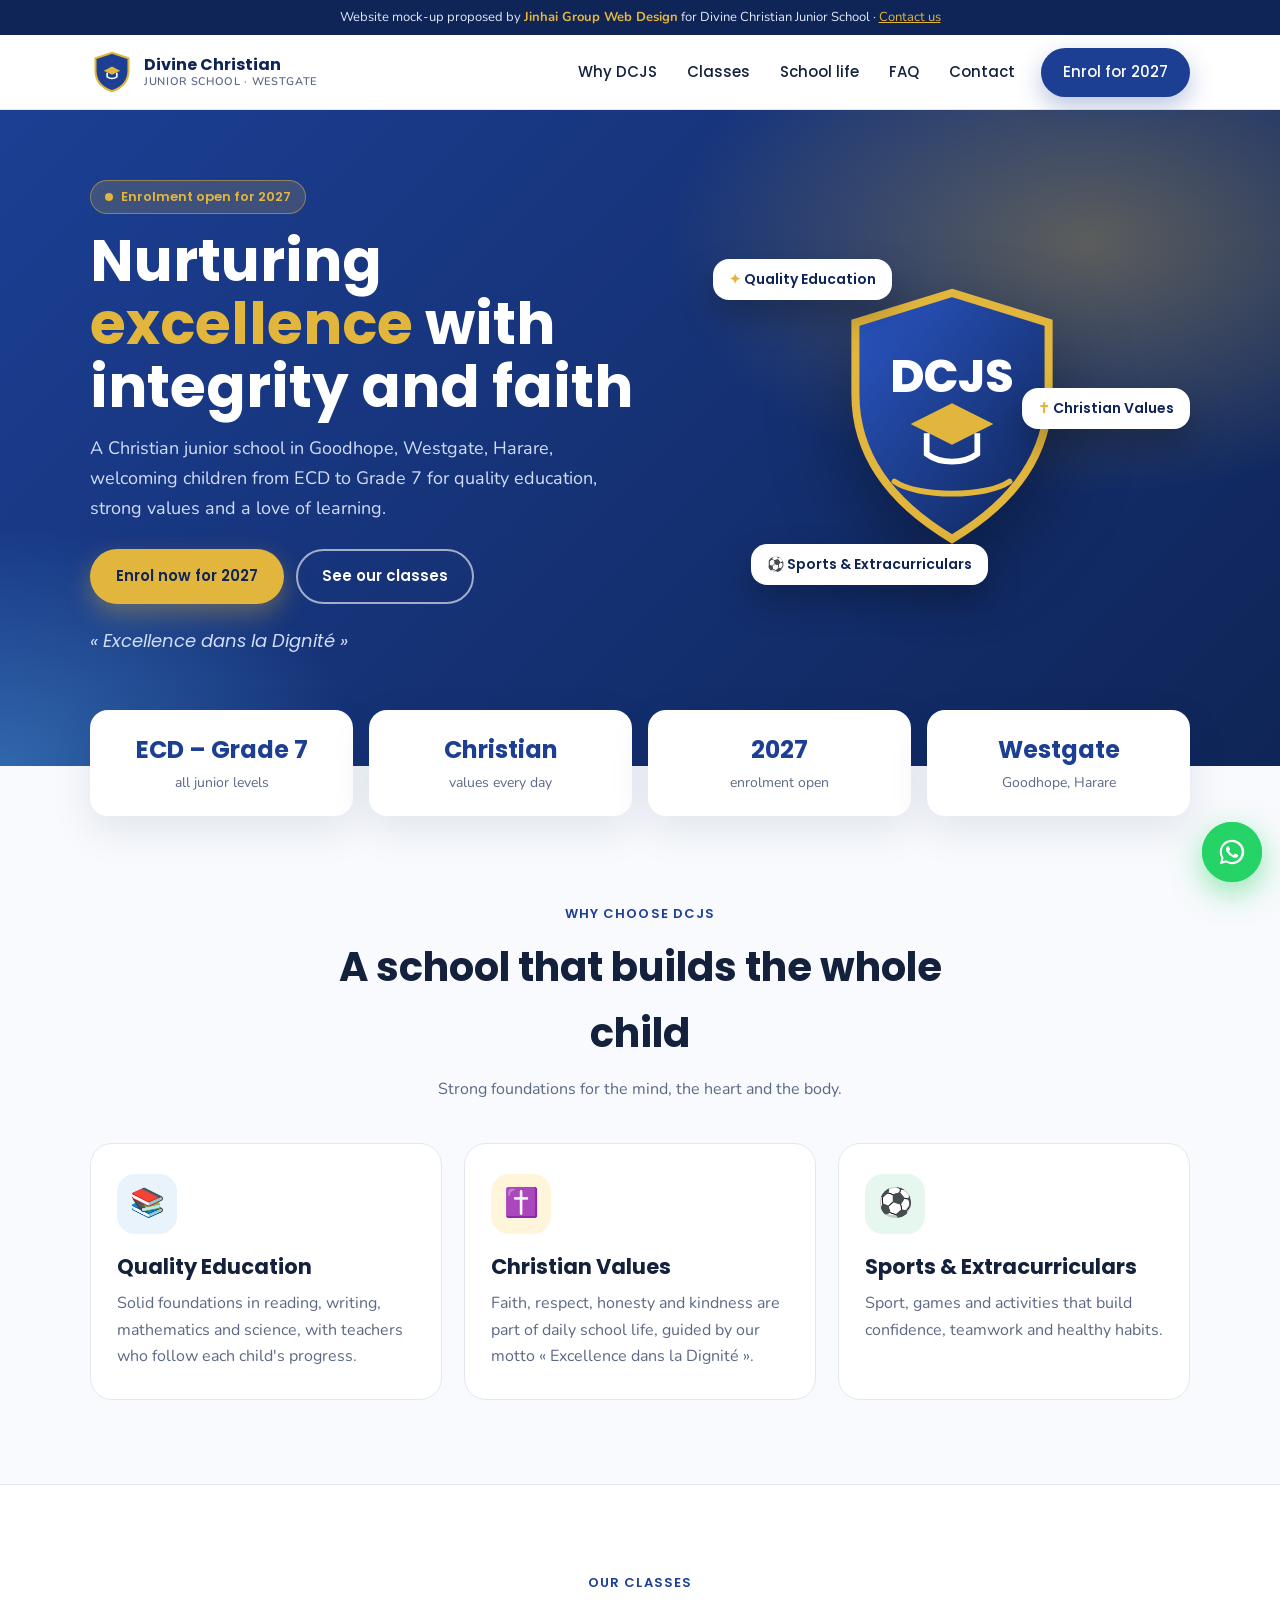
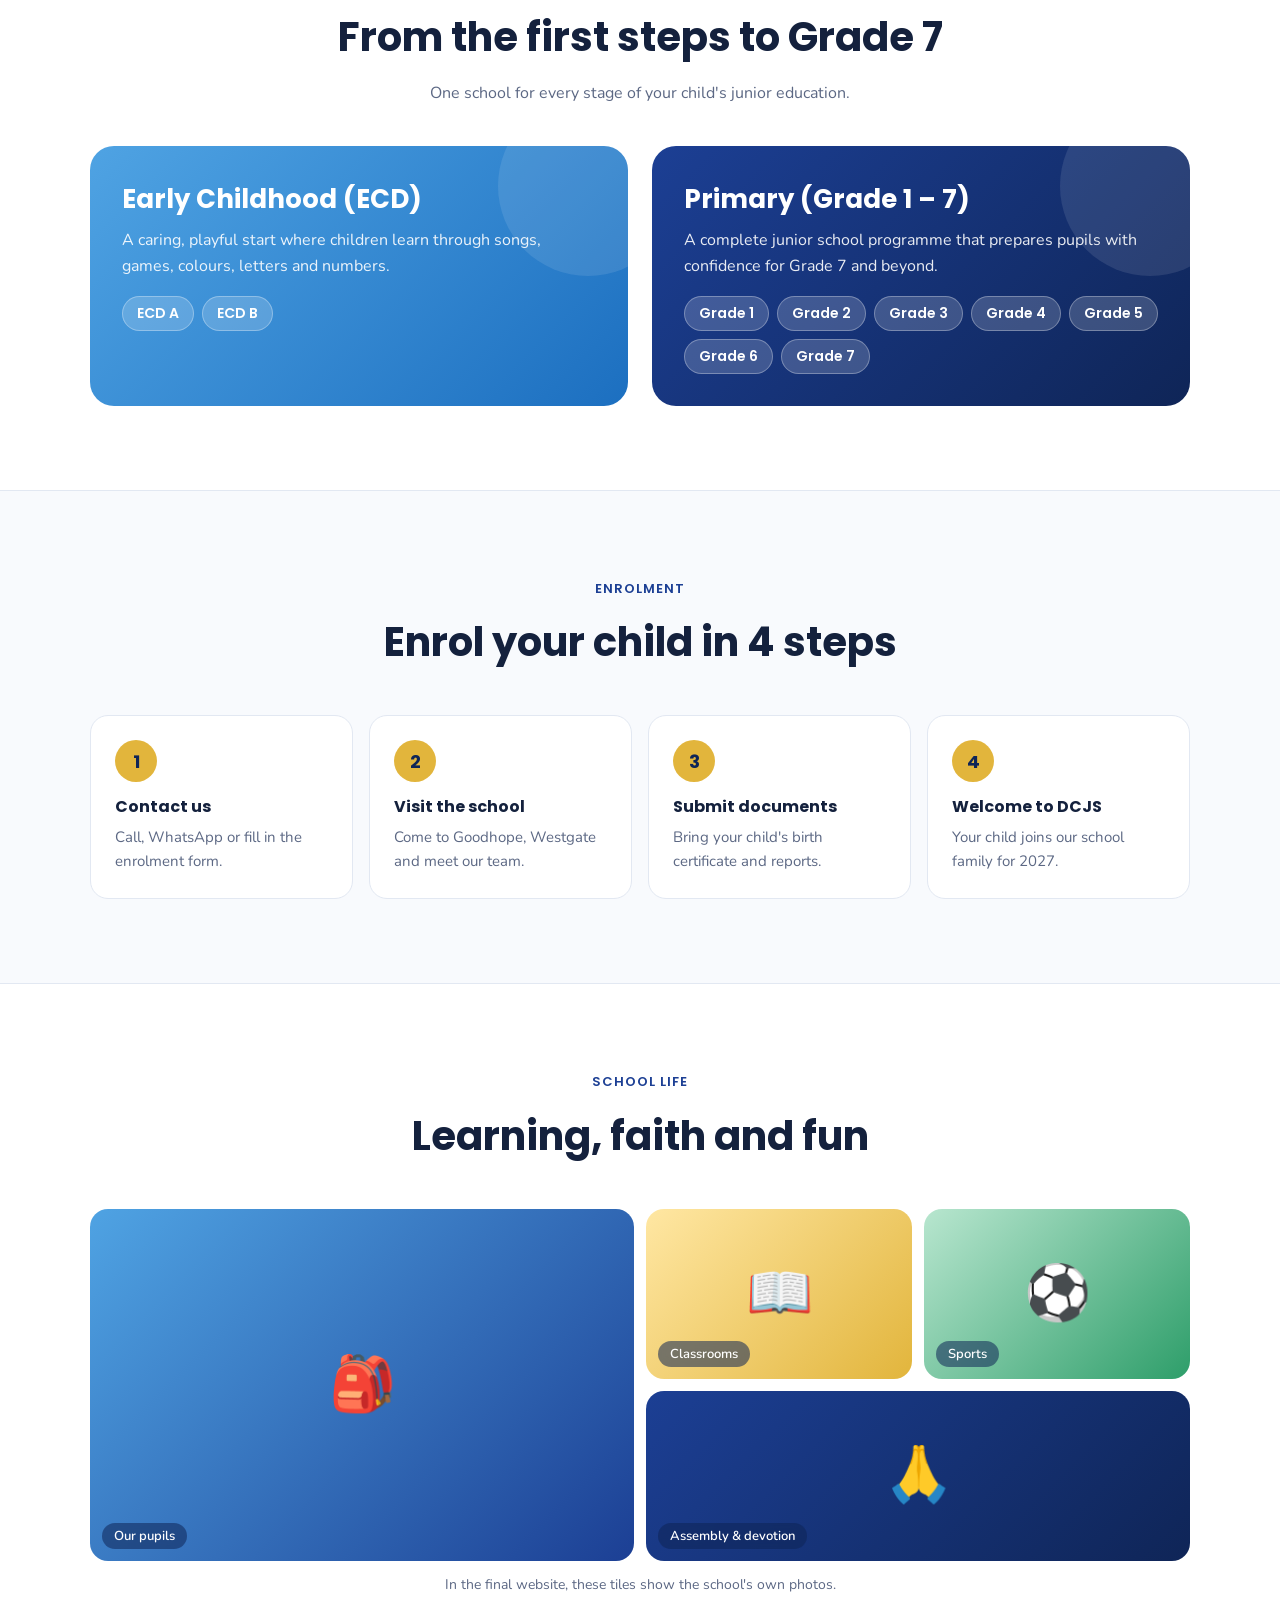
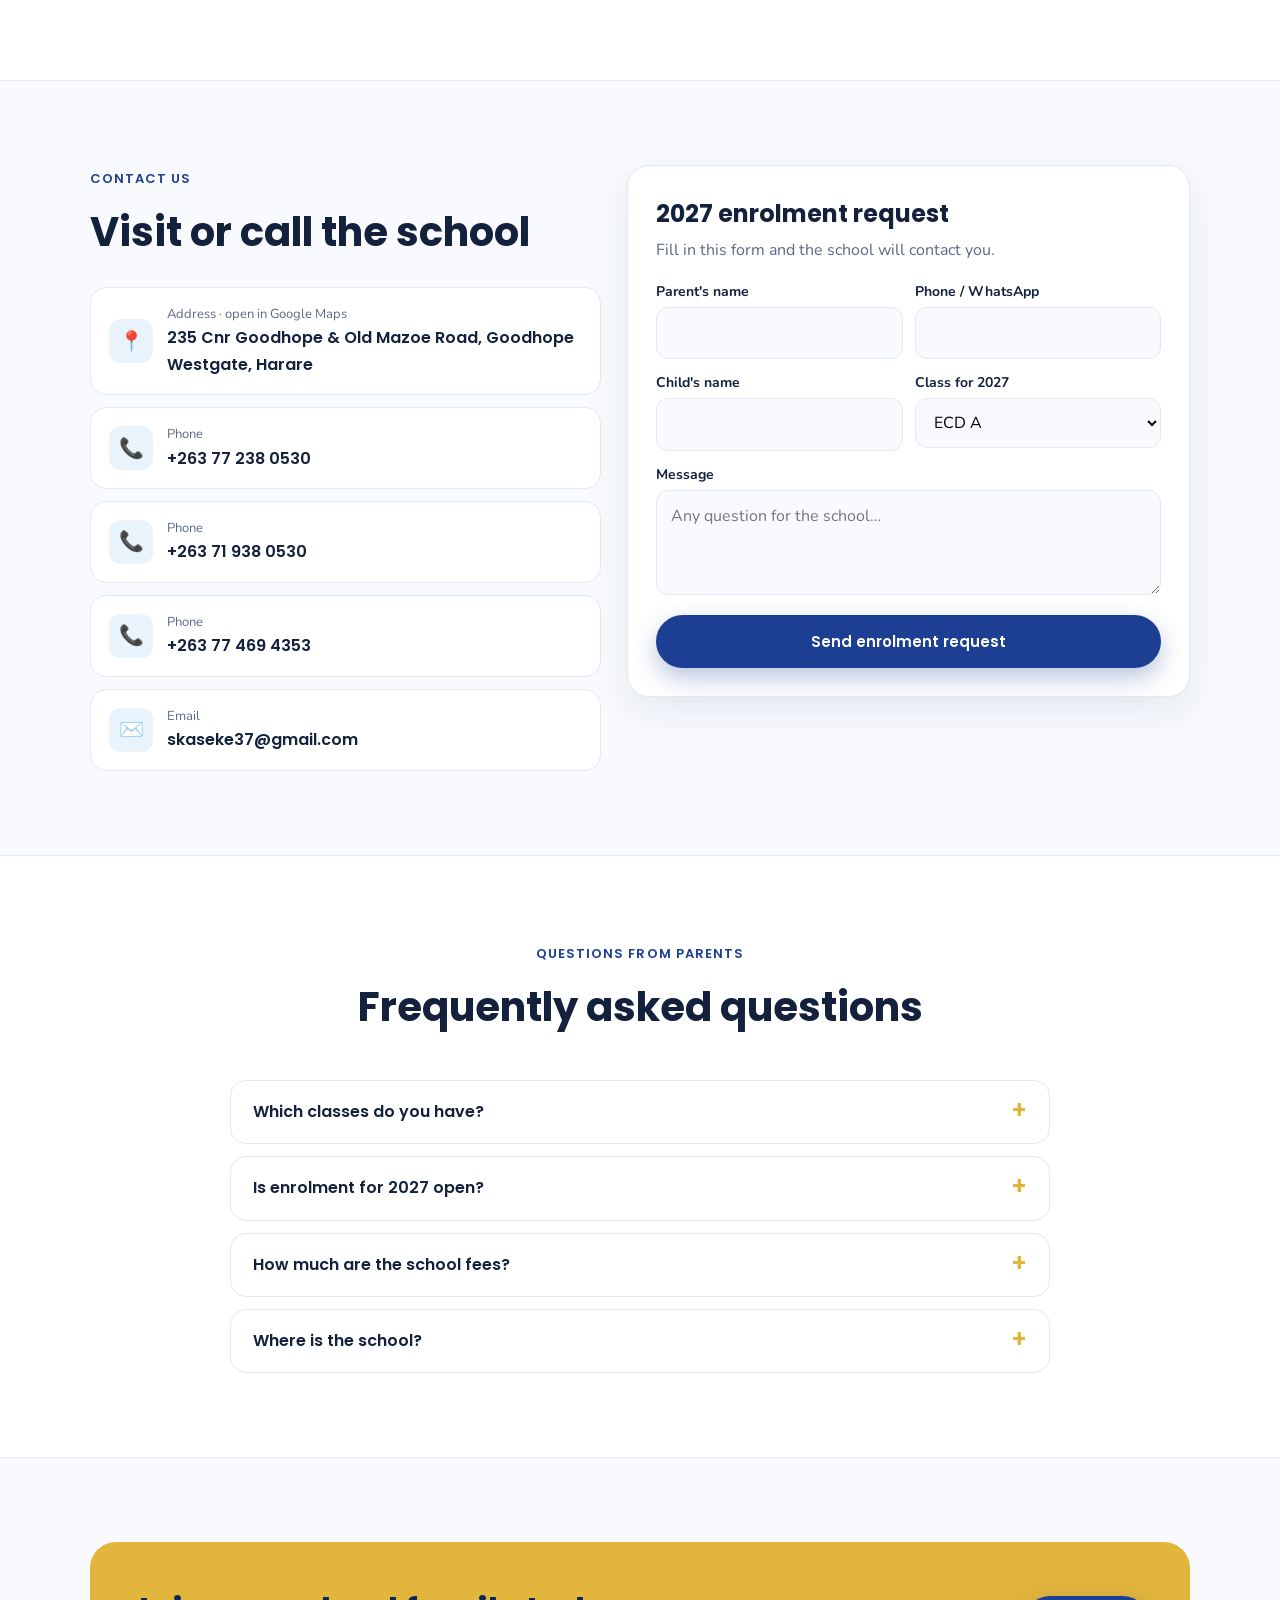
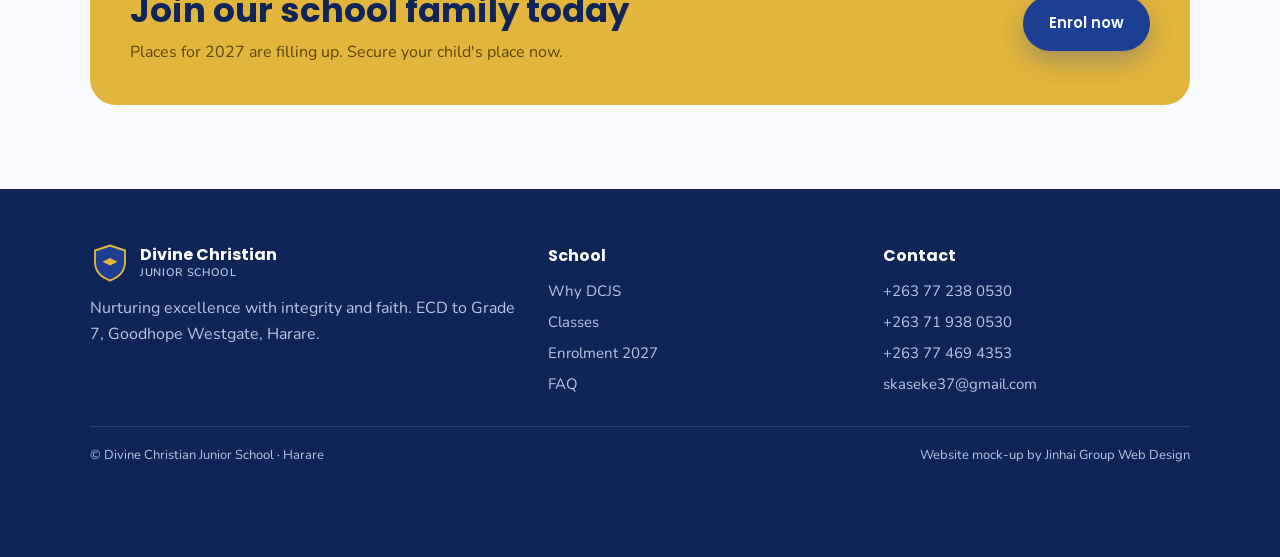
==== divine-christian/index.html @ 5cd6a492 "Add files via upload" ====
<!doctype html>
<html lang="en">
<head>
<meta charset="utf-8"><meta name="viewport" content="width=device-width,initial-scale=1">
<meta name="robots" content="noindex, nofollow">
<title>Divine Christian Junior School – Westgate, Harare | ECD to Grade 7</title>
<meta name="description" content="Divine Christian Junior School in Goodhope, Westgate, Harare. Quality education with Christian values from ECD to Grade 7. Enrol now for 2027.">
<link rel="icon" href="data:image/svg+xml,<svg xmlns='http://www.w3.org/2000/svg' viewBox='0 0 64 64'><path d='M32 4l24 8v18c0 15-10 25-24 30C18 55 8 45 8 30V12z' fill='%231C3F94' stroke='%23E2B53C' stroke-width='4'/><text x='32' y='40' font-size='15' font-family='Arial' font-weight='700' fill='white' text-anchor='middle'>DCJS</text></svg>">
<link rel="preconnect" href="https://fonts.googleapis.com"><link rel="preconnect" href="https://fonts.gstatic.com" crossorigin>
<link href="https://fonts.googleapis.com/css2?family=Poppins:wght@500;600;700;800&family=Nunito:wght@400;600;700&display=swap" rel="stylesheet">
<style>
:root{--navy:#0F2557;--blue:#1C3F94;--sky:#4FA3E3;--sky-l:#E8F3FC;--gold:#E2B53C;--gold-l:#FFF5DA;--ink:#14213D;--muted:#5C6884;--bg:#F8FAFD;--line:#E2E8F2}
*{box-sizing:border-box;margin:0;padding:0}html{scroll-behavior:smooth}
body{font-family:Nunito,sans-serif;color:var(--ink);background:var(--bg);line-height:1.65;overflow-x:hidden}a{color:inherit;text-decoration:none}
h1,h2,h3,h4,.logo{font-family:Poppins,sans-serif}
.wrap{max-width:1140px;margin:0 auto;padding:0 20px}
.demo{background:var(--navy);color:#dfe7fb;text-align:center;font-size:13px;padding:7px 12px}.demo b{color:var(--gold)}.demo a{color:var(--gold);text-decoration:underline}
header{position:sticky;top:0;z-index:50;background:rgba(255,255,255,.93);backdrop-filter:blur(10px);border-bottom:1px solid var(--line);transition:box-shadow .3s}header.shrink{box-shadow:0 8px 24px rgba(15,37,87,.1)}
.nav{height:74px;display:flex;align-items:center;justify-content:space-between;gap:14px;transition:height .3s}header.shrink .nav{height:60px}
.logo{display:flex;align-items:center;gap:10px;font-weight:700;color:var(--navy);line-height:1.15}
.logo svg{width:44px;height:44px;flex-shrink:0}.logo small{display:block;font:600 11px Nunito;color:var(--muted);letter-spacing:.06em;text-transform:uppercase}
.menu{display:flex;align-items:center;gap:6px}.menu a{position:relative;padding:8px 12px;font-family:Poppins;font-weight:500;font-size:15px;white-space:nowrap}
.menu a::after{content:"";position:absolute;left:12px;bottom:3px;height:2px;width:0;background:var(--gold);transition:width .25s}.menu a:hover::after{width:calc(100% - 24px)}
.btn{display:inline-flex;align-items:center;justify-content:center;gap:8px;padding:13px 24px;border-radius:999px;font-family:Poppins;font-weight:600;transition:transform .2s,box-shadow .2s;white-space:nowrap;border:2px solid transparent;cursor:pointer;font-size:15px}
.btn:hover{transform:translateY(-3px)}.btn-gold{background:var(--gold);color:var(--navy);box-shadow:0 10px 24px rgba(226,181,60,.35)}.btn-blue{background:var(--blue);color:#fff;box-shadow:0 10px 24px rgba(28,63,148,.3)}.btn-line{border-color:rgba(255,255,255,.6);color:#fff}
.menu .btn{margin-left:8px;padding:10px 20px}.menu .btn::after{display:none}
.burger{display:none;background:var(--sky-l);border:0;border-radius:12px;width:44px;height:44px;font-size:24px;color:var(--blue);cursor:pointer}
.hero{position:relative;color:#fff;overflow:hidden;background:radial-gradient(700px 420px at 85% 20%,rgba(226,181,60,.35),transparent 60%),radial-gradient(600px 400px at 0% 100%,rgba(79,163,227,.45),transparent 60%),linear-gradient(135deg,var(--blue),var(--navy))}
.hero .wrap{display:grid;grid-template-columns:1.1fr .9fr;gap:40px;align-items:center;padding-top:70px;padding-bottom:110px}
.pill{display:inline-flex;align-items:center;gap:8px;background:rgba(226,181,60,.18);border:1px solid rgba(226,181,60,.5);color:var(--gold);padding:6px 14px;border-radius:999px;font:600 13px Poppins}
.pill i{width:8px;height:8px;border-radius:50%;background:var(--gold);animation:blink 1.6s infinite}@keyframes blink{50%{opacity:.25}}
h1{font-size:clamp(34px,5.2vw,58px);line-height:1.08;margin:16px 0}h1 em{font-style:normal;color:var(--gold)}
.hero p{color:#d2ddf6;font-size:18px;max-width:520px}
.cta{display:flex;gap:12px;flex-wrap:wrap;margin-top:26px}
.motto{margin-top:22px;font-family:Poppins;font-style:italic;color:#bcd0f5}
.crest{position:relative;height:380px;display:grid;place-items:center}
.crest .shield{width:230px;animation:bob 6s ease-in-out infinite;filter:drop-shadow(0 30px 40px rgba(0,0,0,.35))}
@keyframes bob{50%{transform:translateY(-12px)}}
.fl{position:absolute;background:#fff;color:var(--navy);border-radius:16px;padding:10px 16px;font:600 14px Poppins;box-shadow:0 16px 34px rgba(0,0,0,.25);animation:bob 5s ease-in-out infinite;white-space:nowrap}
.fl1{top:8%;left:0}.fl2{top:42%;right:0;animation-delay:-1.6s}.fl3{bottom:6%;left:8%;animation-delay:-3.2s}
.fl span{color:var(--gold)}
.strip{display:grid;grid-template-columns:repeat(4,1fr);gap:16px;margin-top:-56px;position:relative;z-index:3}
.st{background:#fff;border-radius:18px;padding:20px;text-align:center;box-shadow:0 14px 40px rgba(15,37,87,.1)}.st b{display:block;font-family:Poppins;font-size:24px;color:var(--blue)}.st span{color:var(--muted);font-size:14px}
section.s{padding:84px 0}.alt{background:#fff;border-top:1px solid var(--line);border-bottom:1px solid var(--line)}
.sh{text-align:center;max-width:680px;margin:0 auto 40px}.sh .tag{font:600 13px Poppins;letter-spacing:.08em;text-transform:uppercase;color:var(--blue)}.sh h2{font-size:clamp(28px,3.6vw,40px);margin:8px 0 10px}.sh p{color:var(--muted)}
.why{display:grid;grid-template-columns:repeat(3,1fr);gap:22px}
.w{background:#fff;border:1px solid var(--line);border-radius:22px;padding:30px 26px;transition:transform .3s,box-shadow .3s,border-color .3s}.w:hover{transform:translateY(-6px);box-shadow:0 20px 44px rgba(15,37,87,.12);border-color:var(--gold)}
.w .ic{width:60px;height:60px;border-radius:18px;display:grid;place-items:center;font-size:28px;margin-bottom:16px;transition:transform .3s}.w:hover .ic{transform:rotate(-8deg) scale(1.06)}
.w:nth-child(1) .ic{background:var(--sky-l)}.w:nth-child(2) .ic{background:var(--gold-l)}.w:nth-child(3) .ic{background:#E5F7EE}
.w h3{font-size:21px;margin-bottom:6px}.w p{color:var(--muted)}
.levels{display:grid;grid-template-columns:1fr 1fr;gap:24px}
.lv{border-radius:24px;padding:32px;color:#fff;position:relative;overflow:hidden}
.lv.ecd{background:linear-gradient(135deg,#4FA3E3,#1C6FC0)}.lv.pri{background:linear-gradient(135deg,var(--blue),var(--navy))}
.lv::after{content:"";position:absolute;right:-50px;top:-50px;width:180px;height:180px;border-radius:50%;background:rgba(255,255,255,.1)}
.lv h3{font-size:26px;margin-bottom:6px}.lv p{opacity:.9;margin-bottom:16px}
.grades{display:flex;flex-wrap:wrap;gap:8px}.grades span{background:rgba(255,255,255,.18);border:1px solid rgba(255,255,255,.3);padding:6px 14px;border-radius:999px;font:600 14px Poppins;animation:pop .5s both}
@keyframes pop{from{opacity:0;transform:scale(.7)}}
.steps{display:grid;grid-template-columns:repeat(4,1fr);gap:16px;counter-reset:s}
.step{background:#fff;border:1px solid var(--line);border-radius:18px;padding:24px}.step::before{counter-increment:s;content:counter(s);display:grid;place-items:center;width:42px;height:42px;border-radius:50%;background:var(--gold);color:var(--navy);font:700 18px Poppins;margin-bottom:12px}
.step h4{margin-bottom:4px}.step p{color:var(--muted);font-size:15px}
.gal{display:grid;grid-template-columns:repeat(4,1fr);grid-auto-rows:170px;gap:12px}
.g{border-radius:18px;position:relative;overflow:hidden;transition:transform .4s;display:grid;place-items:center;font-size:54px}.g:hover{transform:scale(1.03)}
.g span{position:absolute;left:12px;bottom:12px;background:rgba(15,37,87,.55);backdrop-filter:blur(6px);color:#fff;padding:4px 12px;border-radius:999px;font:600 13px Nunito}
.g1{grid-column:span 2;grid-row:span 2;background:linear-gradient(135deg,#4FA3E3,#1C3F94)}.g2{background:linear-gradient(135deg,#FFE7A3,#E2B53C)}.g3{background:linear-gradient(135deg,#B8E6CF,#2E9E6A)}.g4{grid-column:span 2;background:linear-gradient(135deg,#1C3F94,#0F2557)}
.gnote{text-align:center;color:var(--muted);font-size:14px;margin-top:12px}
.enrol{display:grid;grid-template-columns:1fr 1.1fr;gap:26px;align-items:start}
.info{display:grid;gap:12px}
.info a,.info div{display:flex;gap:14px;align-items:center;background:#fff;border:1px solid var(--line);border-radius:16px;padding:16px 18px;transition:border-color .2s}.info a:hover{border-color:var(--blue)}
.info .ic{width:44px;height:44px;border-radius:12px;background:var(--sky-l);display:grid;place-items:center;font-size:20px;flex-shrink:0}.info small{display:block;color:var(--muted);font-size:13px}.info b{font-family:Poppins;font-weight:600;word-break:break-word}
.card{background:#fff;border:1px solid var(--line);border-radius:22px;padding:28px;box-shadow:0 14px 40px rgba(15,37,87,.08)}
form{display:grid;gap:12px}.f2{display:grid;grid-template-columns:1fr 1fr;gap:12px}
label{display:block;font-weight:700;font-size:14px;margin-bottom:4px}
input,select,textarea{width:100%;font:inherit;padding:12px 14px;border:1.5px solid var(--line);border-radius:12px;background:var(--bg)}
input:focus,select:focus,textarea:focus{outline:none;border-color:var(--blue);box-shadow:0 0 0 4px rgba(28,63,148,.12)}
.note{display:none;background:#E5F7EE;color:#1B6B47;border-radius:12px;padding:12px 14px;font-size:15px}.note.show{display:block}
.faq{max-width:820px;margin:0 auto;display:grid;gap:12px}
details{background:#fff;border:1px solid var(--line);border-radius:16px;padding:0 22px}details[open]{box-shadow:0 14px 34px rgba(15,37,87,.1)}
summary{list-style:none;cursor:pointer;padding:18px 0;font-family:Poppins;font-weight:600;display:flex;justify-content:space-between;gap:14px}summary::-webkit-details-marker{display:none}
summary::after{content:"+";color:var(--gold);font-size:24px;line-height:1;transition:transform .25s}details[open] summary::after{transform:rotate(45deg)}details p{color:var(--muted);padding-bottom:18px}
.band{background:var(--gold);border-radius:26px;padding:40px;display:flex;justify-content:space-between;align-items:center;gap:20px;flex-wrap:wrap}.band h2{font-size:clamp(24px,3vw,34px);color:var(--navy)}.band p{color:#5a4508}
footer{background:var(--navy);color:#b9c6e6;padding:54px 0 90px}
.fgrid{display:grid;grid-template-columns:1.4fr 1fr 1fr;gap:28px}footer h4{color:#fff;margin-bottom:10px}footer ul{list-style:none;display:grid;gap:6px;font-size:15px}footer .logo{color:#fff;margin-bottom:12px}footer .logo small{color:#b9c6e6}
.fbot{border-top:1px solid rgba(255,255,255,.12);margin-top:30px;padding-top:18px;display:flex;justify-content:space-between;gap:10px;flex-wrap:wrap;font-size:13px}
.wa{position:fixed;right:18px;bottom:18px;width:60px;height:60px;border-radius:50%;background:#25d366;display:grid;place-items:center;z-index:60;box-shadow:0 10px 30px rgba(37,211,102,.5)}.wa::before{content:"";position:absolute;inset:0;border-radius:50%;border:3px solid #25d366;animation:pulse 2s infinite}@keyframes pulse{to{transform:scale(1.6);opacity:0}}.wa svg{width:30px;height:30px;fill:#fff}
.rv{opacity:0;transform:translateY(34px);transition:opacity .8s,transform .8s cubic-bezier(.2,.8,.2,1)}.rv.in{opacity:1;transform:none}
@media(max-width:1100px) and (min-width:861px){.menu a{padding:8px 8px;font-size:14px}}
@media(max-width:980px){.hero .wrap,.enrol,.levels{grid-template-columns:1fr}.why{grid-template-columns:1fr}.strip,.steps{grid-template-columns:1fr 1fr}.crest{height:320px}.fgrid{grid-template-columns:1fr}}
@media(max-width:860px){.burger{display:block}.menu{position:absolute;top:100%;left:0;right:0;flex-direction:column;align-items:stretch;background:#fff;padding:12px 20px 22px;box-shadow:0 20px 30px rgba(15,37,87,.12);transform:translateY(-10px);opacity:0;visibility:hidden;transition:transform .3s,opacity .3s,visibility .3s}.menu.open{transform:none;opacity:1;visibility:visible}.menu a{padding:13px 6px;border-bottom:1px solid var(--line)}.menu a::after{display:none}.menu .btn{margin:12px 0 0}}
@media(max-width:600px){.gal{grid-template-columns:1fr 1fr}.f2{grid-template-columns:1fr}.steps{grid-template-columns:1fr}.band{padding:26px}.fl{font-size:12px;padding:8px 12px}.crest .shield{width:180px}}
@media(prefers-reduced-motion:reduce){*{animation:none!important;transition:none!important}.rv{opacity:1;transform:none}}
</style>
</head>
<body>
<div class="demo">Website mock-up proposed by <b>Jinhai Group Web Design</b> for Divine Christian Junior School · <a href="https://wa.me/263782252140?text=Hello%20Jinhai%20Group%2C%20I%20saw%20the%20Divine%20Christian%20Junior%20School%20website%20mock-up" target="_blank" rel="noopener">Contact us</a></div>
<header id="hd"><div class="wrap nav">
  <a class="logo" href="#top" aria-label="Divine Christian Junior School, home"><svg viewBox="0 0 64 64"><path d="M32 4l24 8v18c0 15-10 25-24 30C18 55 8 45 8 30V12z" fill="#1C3F94" stroke="#E2B53C" stroke-width="3"/><path d="M20 30l12-6 12 6-12 6z" fill="#E2B53C"/><path d="M25 33v6c4 3 10 3 14 0v-6" fill="none" stroke="#fff" stroke-width="2.4"/></svg><span>Divine Christian<small>Junior School · Westgate</small></span></a>
  <nav class="menu" id="menu"><a href="#why">Why DCJS</a><a href="#classes">Classes</a><a href="#gallery">School life</a><a href="#faq">FAQ</a><a href="#contact">Contact</a><a class="btn btn-blue" href="#enrol">Enrol for 2027</a></nav>
  <button class="burger" id="burger" aria-label="Open menu" aria-expanded="false">☰</button>
</div></header>

<section class="hero" id="top"><div class="wrap">
  <div>
    <span class="pill rv"><i></i>Enrolment open for 2027</span>
    <h1 class="rv">Nurturing <em>excellence</em> with integrity and faith</h1>
    <p class="rv">A Christian junior school in Goodhope, Westgate, Harare, welcoming children from ECD to Grade 7 for quality education, strong values and a love of learning.</p>
    <div class="cta rv"><a class="btn btn-gold" href="#enrol">Enrol now for 2027</a><a class="btn btn-line" href="#classes">See our classes</a></div>
    <p class="motto rv">« Excellence dans la Dignité »</p>
  </div>
  <div class="crest" aria-hidden="true">
    <svg class="shield" viewBox="0 0 200 230"><defs><linearGradient id="gb" x1="0" y1="0" x2="1" y2="1"><stop offset="0" stop-color="#2B57C6"/><stop offset="1" stop-color="#0F2557"/></linearGradient></defs><path d="M100 6l84 26v62c0 58-37 98-84 126C53 192 16 152 16 94V32z" fill="url(#gb)" stroke="#E2B53C" stroke-width="7"/><text x="100" y="92" font-family="Poppins,Arial" font-weight="800" font-size="40" fill="#fff" text-anchor="middle">DCJS</text><path d="M64 120l36-18 36 18-36 18z" fill="#E2B53C"/><path d="M78 128v18c12 9 32 9 44 0v-18" fill="none" stroke="#fff" stroke-width="5"/><path d="M50 170c20 14 80 14 100 0" fill="none" stroke="#E2B53C" stroke-width="5" stroke-linecap="round"/></svg>
    <div class="fl fl1"><span>✦</span> Quality Education</div>
    <div class="fl fl2"><span>✝</span> Christian Values</div>
    <div class="fl fl3"><span>⚽</span> Sports & Extracurriculars</div>
  </div>
</div></section>

<div class="wrap"><div class="strip">
  <div class="st rv"><b>ECD – Grade 7</b><span>all junior levels</span></div>
  <div class="st rv"><b>Christian</b><span>values every day</span></div>
  <div class="st rv"><b>2027</b><span>enrolment open</span></div>
  <div class="st rv"><b>Westgate</b><span>Goodhope, Harare</span></div>
</div></div>

<section class="s" id="why"><div class="wrap">
  <div class="sh rv"><span class="tag">Why choose DCJS</span><h2>A school that builds the whole child</h2><p>Strong foundations for the mind, the heart and the body.</p></div>
  <div class="why">
    <div class="w rv"><div class="ic">📚</div><h3>Quality Education</h3><p>Solid foundations in reading, writing, mathematics and science, with teachers who follow each child's progress.</p></div>
    <div class="w rv"><div class="ic">✝️</div><h3>Christian Values</h3><p>Faith, respect, honesty and kindness are part of daily school life, guided by our motto « Excellence dans la Dignité ».</p></div>
    <div class="w rv"><div class="ic">⚽</div><h3>Sports & Extracurriculars</h3><p>Sport, games and activities that build confidence, teamwork and healthy habits.</p></div>
  </div>
</div></section>

<section class="s alt" id="classes"><div class="wrap">
  <div class="sh rv"><span class="tag">Our classes</span><h2>From the first steps to Grade 7</h2><p>One school for every stage of your child's junior education.</p></div>
  <div class="levels">
    <div class="lv ecd rv"><h3>Early Childhood (ECD)</h3><p>A caring, playful start where children learn through songs, games, colours, letters and numbers.</p><div class="grades"><span>ECD A</span><span style="animation-delay:.1s">ECD B</span></div></div>
    <div class="lv pri rv"><h3>Primary (Grade 1 – 7)</h3><p>A complete junior school programme that prepares pupils with confidence for Grade 7 and beyond.</p><div class="grades"><span>Grade 1</span><span style="animation-delay:.06s">Grade 2</span><span style="animation-delay:.12s">Grade 3</span><span style="animation-delay:.18s">Grade 4</span><span style="animation-delay:.24s">Grade 5</span><span style="animation-delay:.3s">Grade 6</span><span style="animation-delay:.36s">Grade 7</span></div></div>
  </div>
</div></section>

<section class="s"><div class="wrap">
  <div class="sh rv"><span class="tag">Enrolment</span><h2>Enrol your child in 4 steps</h2></div>
  <div class="steps">
    <div class="step rv"><h4>Contact us</h4><p>Call, WhatsApp or fill in the enrolment form.</p></div>
    <div class="step rv"><h4>Visit the school</h4><p>Come to Goodhope, Westgate and meet our team.</p></div>
    <div class="step rv"><h4>Submit documents</h4><p>Bring your child's birth certificate and reports.</p></div>
    <div class="step rv"><h4>Welcome to DCJS</h4><p>Your child joins our school family for 2027.</p></div>
  </div>
</div></section>

<section class="s alt" id="gallery"><div class="wrap">
  <div class="sh rv"><span class="tag">School life</span><h2>Learning, faith and fun</h2></div>
  <div class="gal">
    <div class="g g1 rv">🎒<span>Our pupils</span></div><div class="g g2 rv">📖<span>Classrooms</span></div><div class="g g3 rv">⚽<span>Sports</span></div><div class="g g4 rv">🙏<span>Assembly & devotion</span></div>
  </div>
  <p class="gnote rv">In the final website, these tiles show the school's own photos.</p>
</div></section>

<section class="s" id="enrol"><div class="wrap enrol">
  <div class="rv" id="contact">
    <div class="sh" style="text-align:left;margin:0 0 22px"><span class="tag">Contact us</span><h2>Visit or call the school</h2></div>
    <div class="info">
      <a href="https://www.google.com/maps/search/?api=1&query=Goodhope%20Westgate%20Harare" target="_blank" rel="noopener"><span class="ic">📍</span><span><small>Address · open in Google Maps</small><b>235 Cnr Goodhope & Old Mazoe Road, Goodhope Westgate, Harare</b></span></a>
      <a href="tel:+263772380530"><span class="ic">📞</span><span><small>Phone</small><b>+263 77 238 0530</b></span></a>
      <a href="tel:+263719380530"><span class="ic">📞</span><span><small>Phone</small><b>+263 71 938 0530</b></span></a>
      <a href="tel:+263774694353"><span class="ic">📞</span><span><small>Phone</small><b>+263 77 469 4353</b></span></a>
      <a href="mailto:skaseke37@gmail.com"><span class="ic">✉️</span><span><small>Email</small><b>skaseke37@gmail.com</b></span></a>
    </div>
  </div>
  <div class="card rv">
    <h3 style="font-size:24px;margin-bottom:4px">2027 enrolment request</h3>
    <p style="color:var(--muted);margin-bottom:16px">Fill in this form and the school will contact you.</p>
    <form id="f">
      <div class="f2"><div><label for="p">Parent's name</label><input id="p" required autocomplete="name"></div><div><label for="t">Phone / WhatsApp</label><input id="t" type="tel" required autocomplete="tel"></div></div>
      <div class="f2"><div><label for="c">Child's name</label><input id="c" required></div><div><label for="g">Class for 2027</label><select id="g"><option>ECD A</option><option>ECD B</option><option>Grade 1</option><option>Grade 2</option><option>Grade 3</option><option>Grade 4</option><option>Grade 5</option><option>Grade 6</option><option>Grade 7</option></select></div></div>
      <div><label for="m">Message</label><textarea id="m" rows="3" placeholder="Any question for the school…"></textarea></div>
      <button class="btn btn-blue" type="submit">Send enrolment request</button>
      <p class="note" id="note">This is a mock-up: the form is not connected yet. On the final website, requests go straight to the school. For now, please call or WhatsApp the school.</p>
    </form>
  </div>
</div></section>

<section class="s alt" id="faq"><div class="wrap">
  <div class="sh rv"><span class="tag">Questions from parents</span><h2>Frequently asked questions</h2></div>
  <div class="faq">
    <details class="rv"><summary>Which classes do you have?</summary><p>We welcome children from ECD (early childhood) up to Grade 7.</p></details>
    <details class="rv"><summary>Is enrolment for 2027 open?</summary><p>Yes. Contact the school, visit us in Goodhope, Westgate, or send the enrolment form on this page.</p></details>
    <details class="rv"><summary>How much are the school fees?</summary><p>Please contact the school by phone or email for the 2027 fees and payment options.</p></details>
    <details class="rv"><summary>Where is the school?</summary><p>235 Cnr Goodhope & Old Mazoe Road, Goodhope Westgate, Harare.</p></details>
  </div>
</div></section>

<section class="s"><div class="wrap"><div class="band rv"><div><h2>Join our school family today</h2><p>Places for 2027 are filling up. Secure your child's place now.</p></div><a class="btn btn-blue" href="#enrol">Enrol now</a></div></div></section>

<footer><div class="wrap">
  <div class="fgrid">
    <div><a class="logo" href="#top"><svg viewBox="0 0 64 64" style="width:40px;height:40px"><path d="M32 4l24 8v18c0 15-10 25-24 30C18 55 8 45 8 30V12z" fill="#1C3F94" stroke="#E2B53C" stroke-width="3"/><path d="M20 30l12-6 12 6-12 6z" fill="#E2B53C"/></svg><span>Divine Christian<small>Junior School</small></span></a><p>Nurturing excellence with integrity and faith. ECD to Grade 7, Goodhope Westgate, Harare.</p></div>
    <div><h4>School</h4><ul><li><a href="#why">Why DCJS</a></li><li><a href="#classes">Classes</a></li><li><a href="#enrol">Enrolment 2027</a></li><li><a href="#faq">FAQ</a></li></ul></div>
    <div><h4>Contact</h4><ul><li>+263 77 238 0530</li><li>+263 71 938 0530</li><li>+263 77 469 4353</li><li style="word-break:break-all">skaseke37@gmail.com</li></ul></div>
  </div>
  <div class="fbot"><span>© Divine Christian Junior School · Harare</span><span>Website mock-up by Jinhai Group Web Design</span></div>
</div></footer>
<a class="wa" href="https://wa.me/263772380530?text=Hello%20Divine%20Christian%20Junior%20School%2C%20I%20would%20like%20information%20about%202027%20enrolment" target="_blank" rel="noopener" aria-label="WhatsApp the school"><svg viewBox="0 0 32 32"><path d="M16 3a13 13 0 0 0-11.2 19.6L3 29l6.6-1.7A13 13 0 1 0 16 3zm0 23.6c-2 0-4-.6-5.7-1.6l-.4-.2-3.9 1 1-3.8-.3-.4A10.6 10.6 0 1 1 16 26.6zm5.8-7.9c-.3-.2-1.9-.9-2.2-1s-.5-.2-.7.2-.8 1-1 1.2-.4.2-.7 0a8.7 8.7 0 0 1-4.3-3.8c-.3-.6.3-.5 1-1.7.1-.2 0-.4 0-.6l-1-2.4c-.3-.6-.5-.5-.7-.5h-.6a1.2 1.2 0 0 0-.9.4 3.6 3.6 0 0 0-1.1 2.7 6.3 6.3 0 0 0 1.3 3.3 14.4 14.4 0 0 0 5.5 4.9c2 .9 2.8.9 3.8.8.6-.1 1.9-.8 2.2-1.5s.3-1.3.2-1.5-.3-.2-.6-.4z"/></svg></a>
<script>
const h=document.getElementById('hd');function setH(){document.documentElement.style.setProperty('--hh',h.getBoundingClientRect().bottom+'px')}
addEventListener('scroll',()=>{h.classList.toggle('shrink',scrollY>30);setH()},{passive:true});addEventListener('resize',setH);setH();
const b=document.getElementById('burger'),m=document.getElementById('menu');b.onclick=()=>{setH();const o=m.classList.toggle('open');b.setAttribute('aria-expanded',o)};m.querySelectorAll('a').forEach(a=>a.onclick=()=>{m.classList.remove('open');b.setAttribute('aria-expanded',false)});
document.getElementById('f').onsubmit=e=>{e.preventDefault();document.getElementById('note').classList.add('show')};
const io=new IntersectionObserver(es=>es.forEach(e=>{if(e.isIntersecting){const s=[...e.target.parentNode.children].filter(c=>c.classList.contains('rv'));e.target.style.transitionDelay=(s.indexOf(e.target)%4*90)+'ms';e.target.classList.add('in');io.unobserve(e.target)}}),{threshold:.12});document.querySelectorAll('.rv').forEach(e=>io.observe(e));
</script>
</body></html>
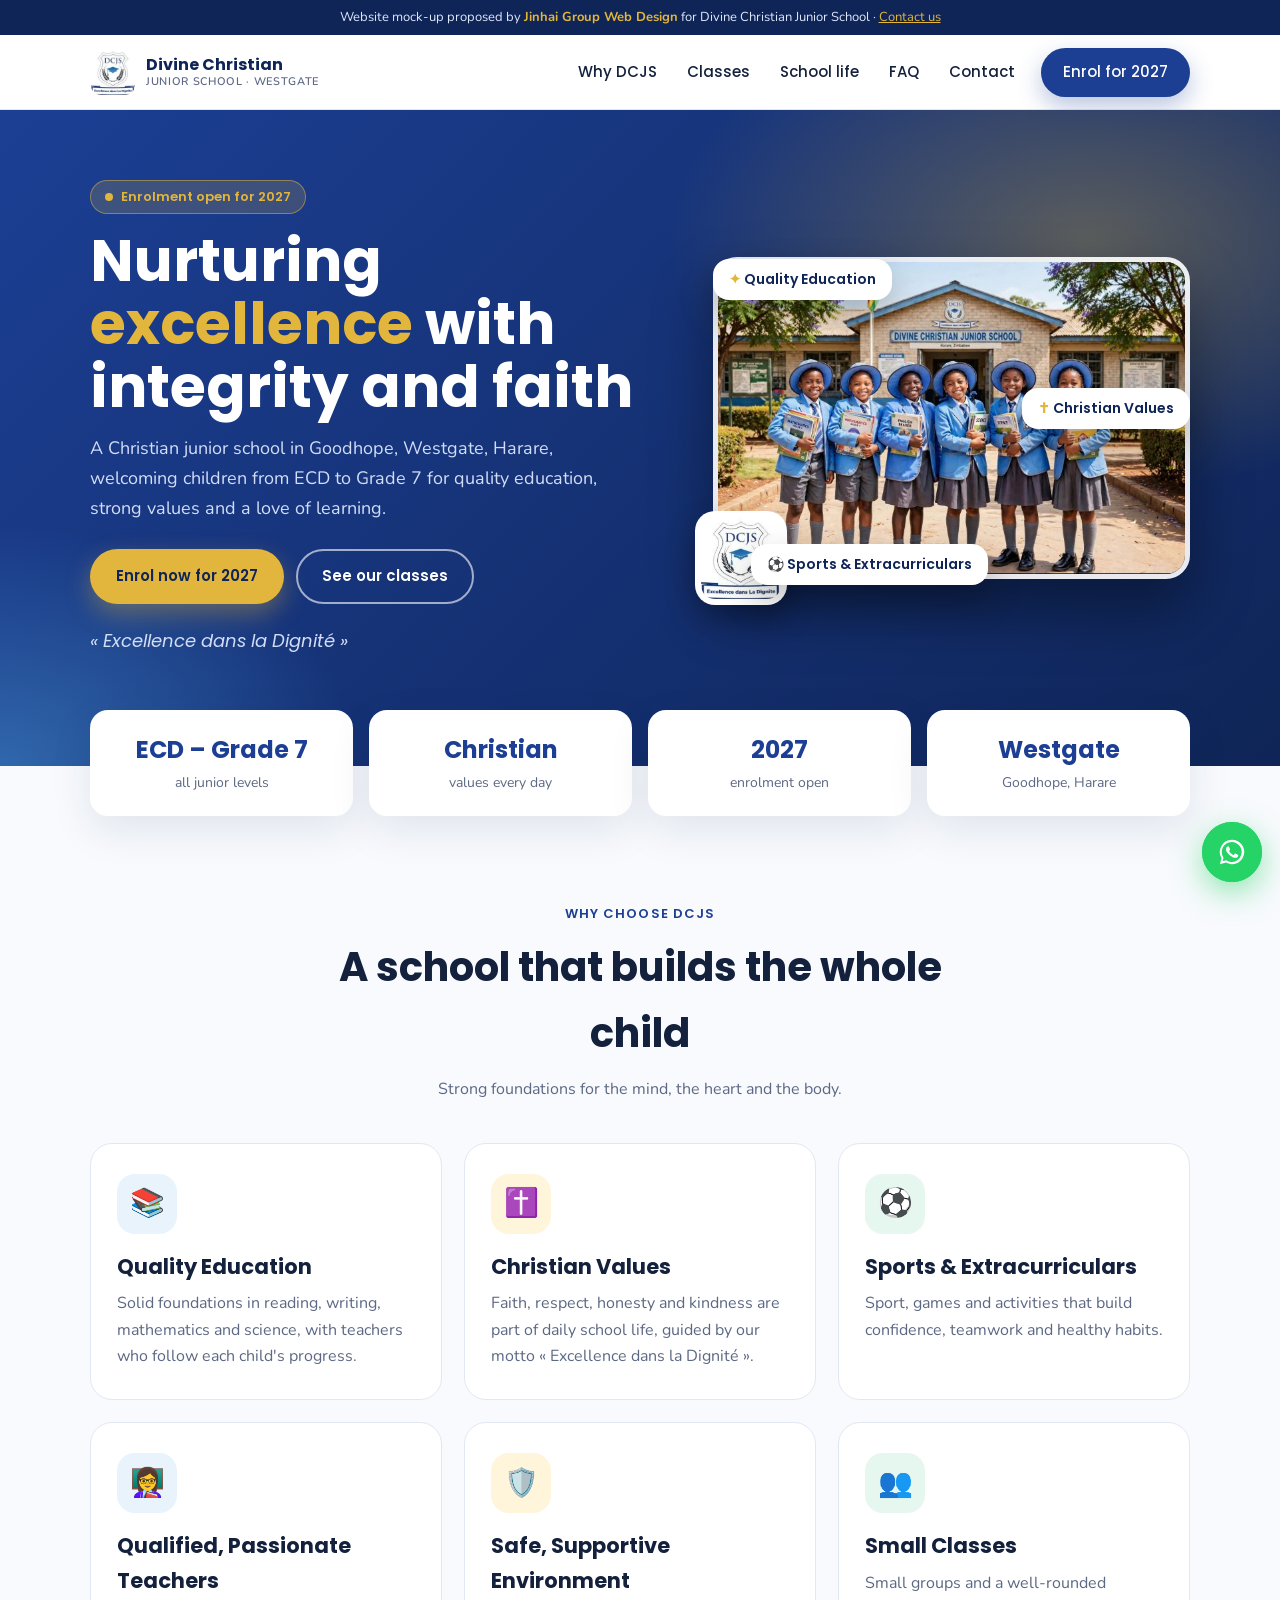
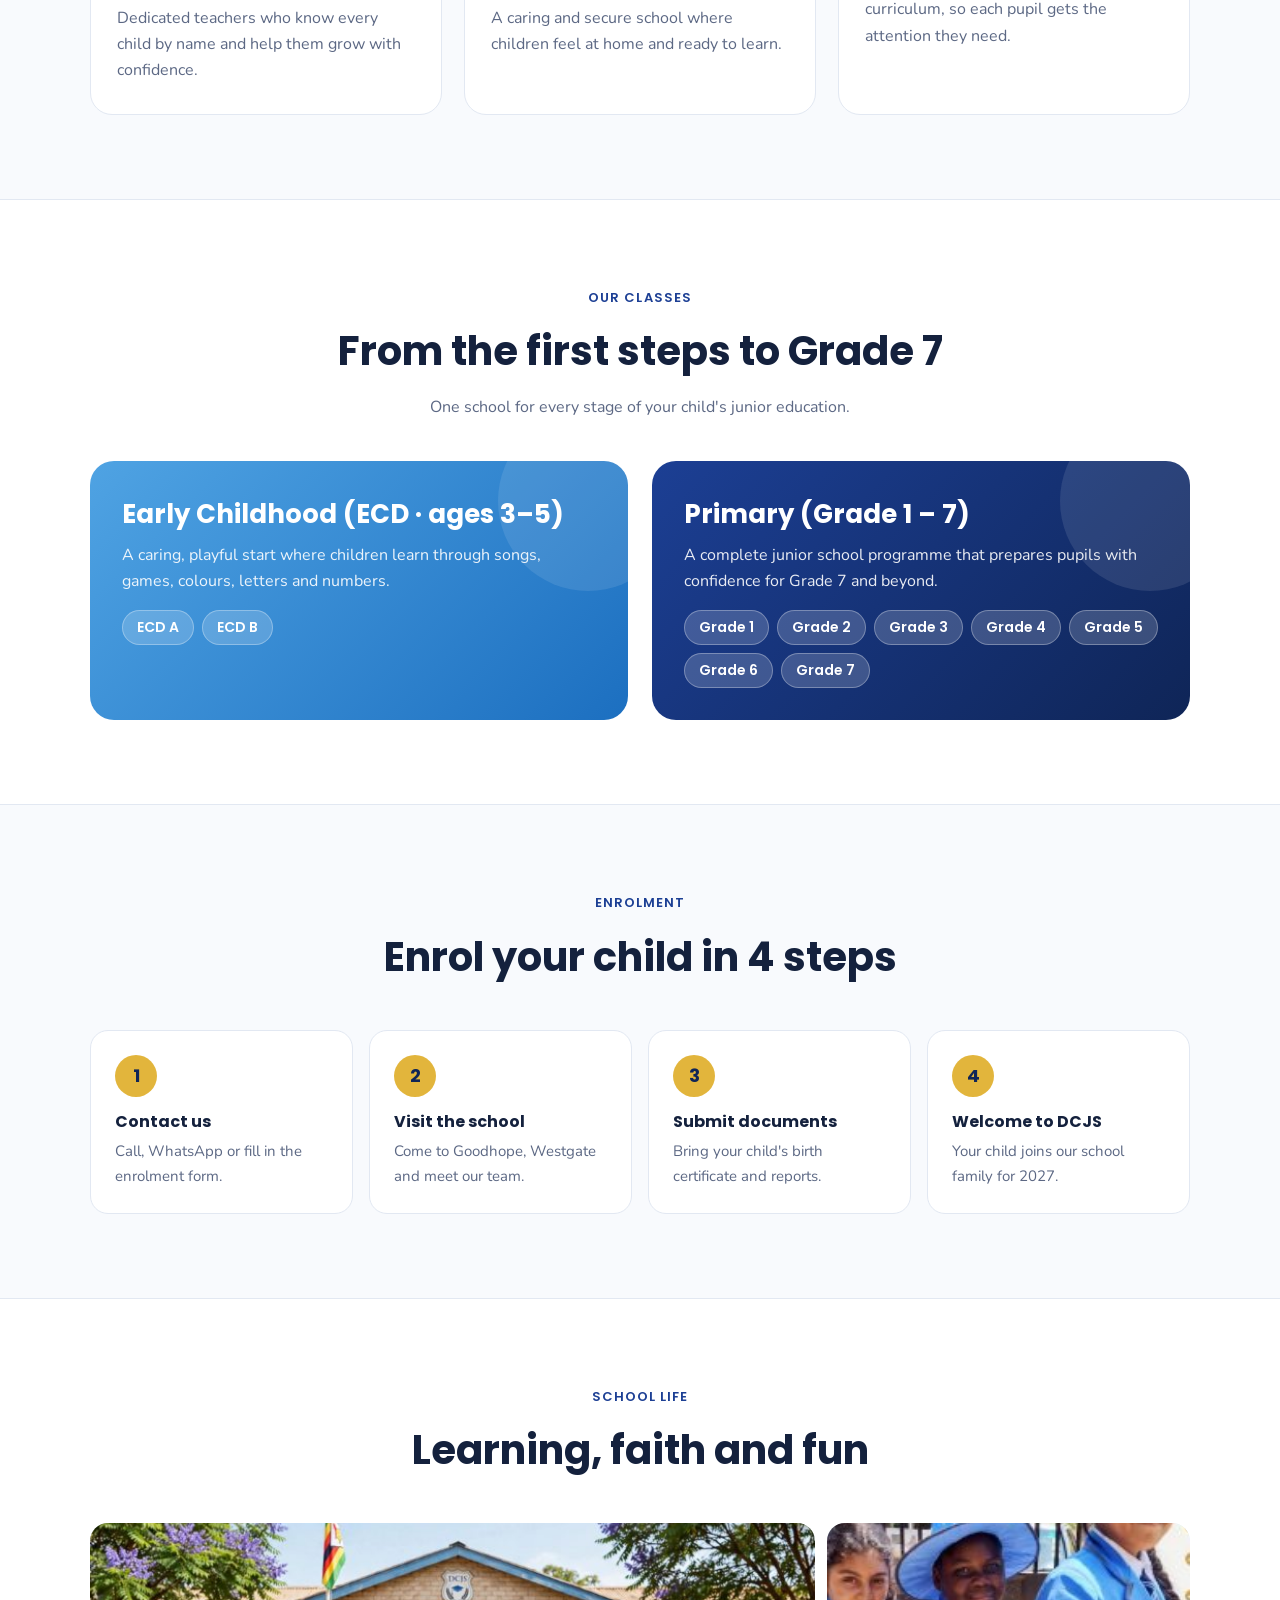
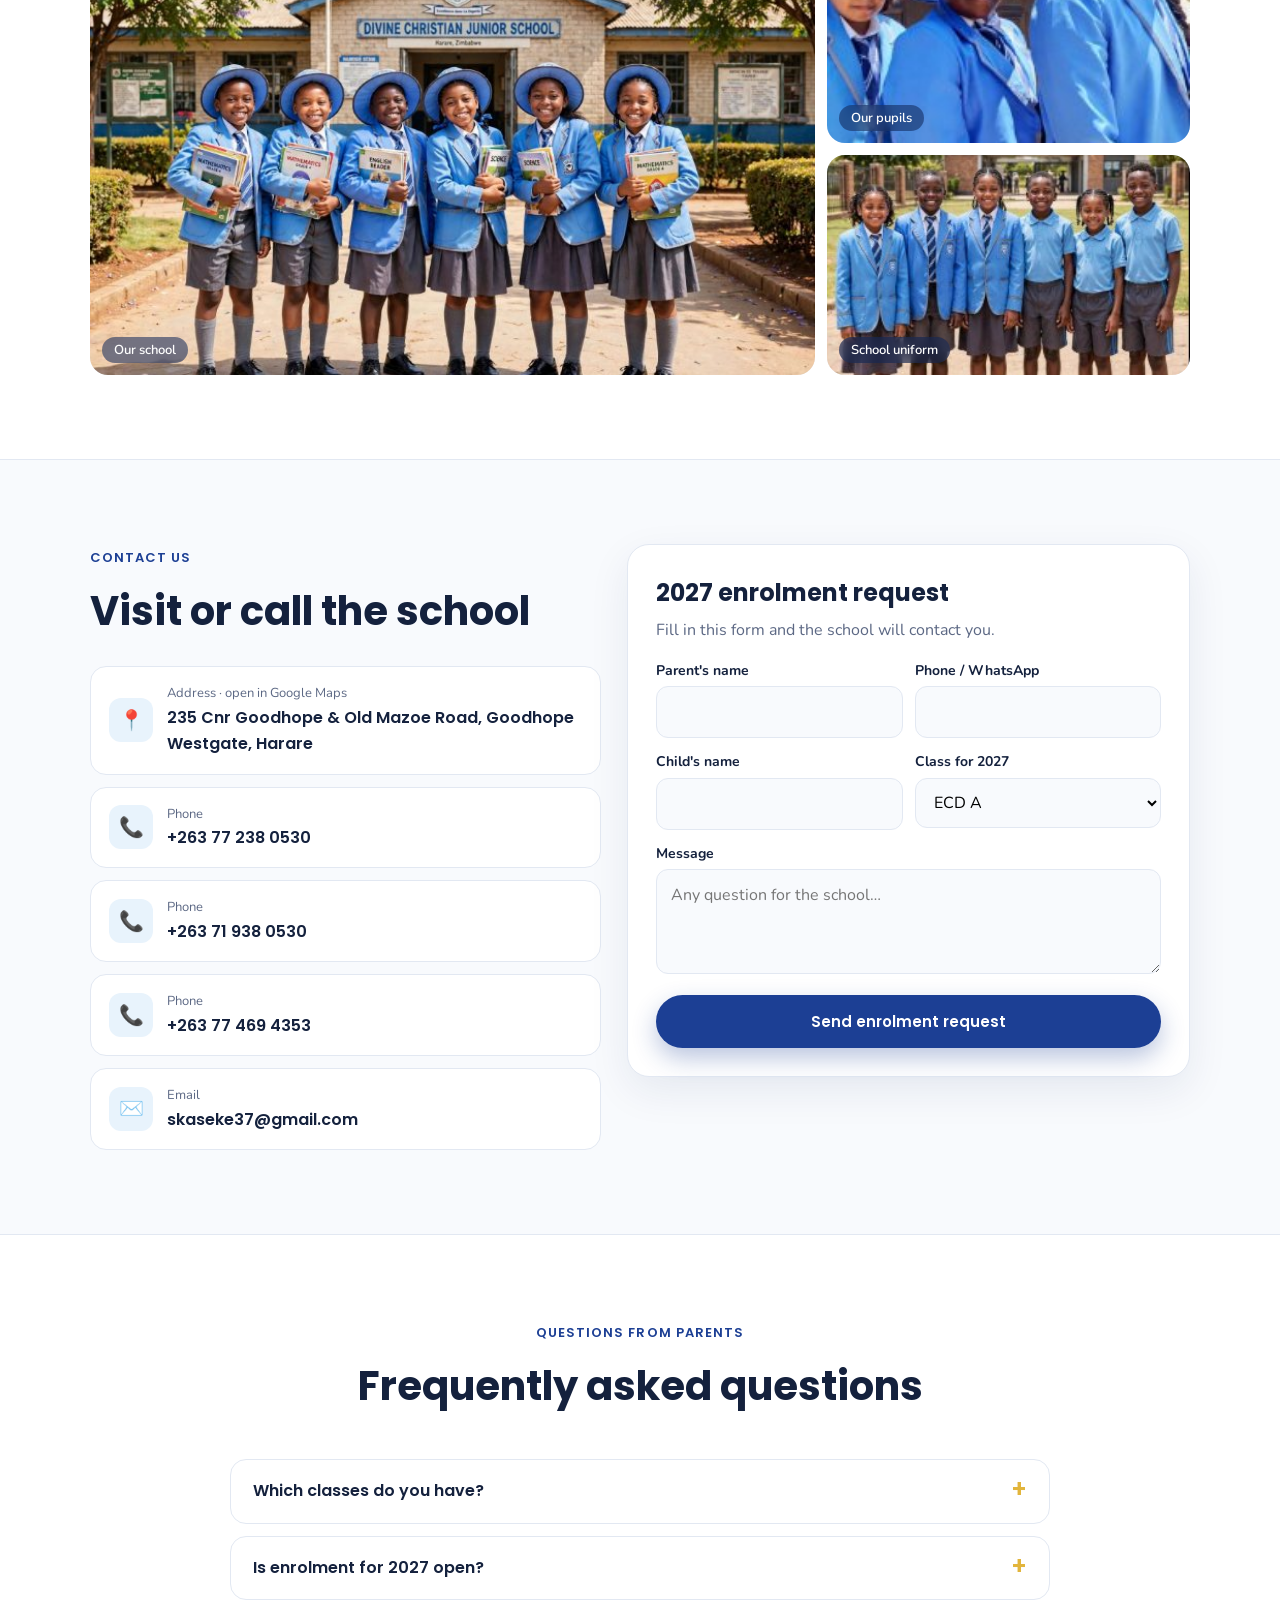
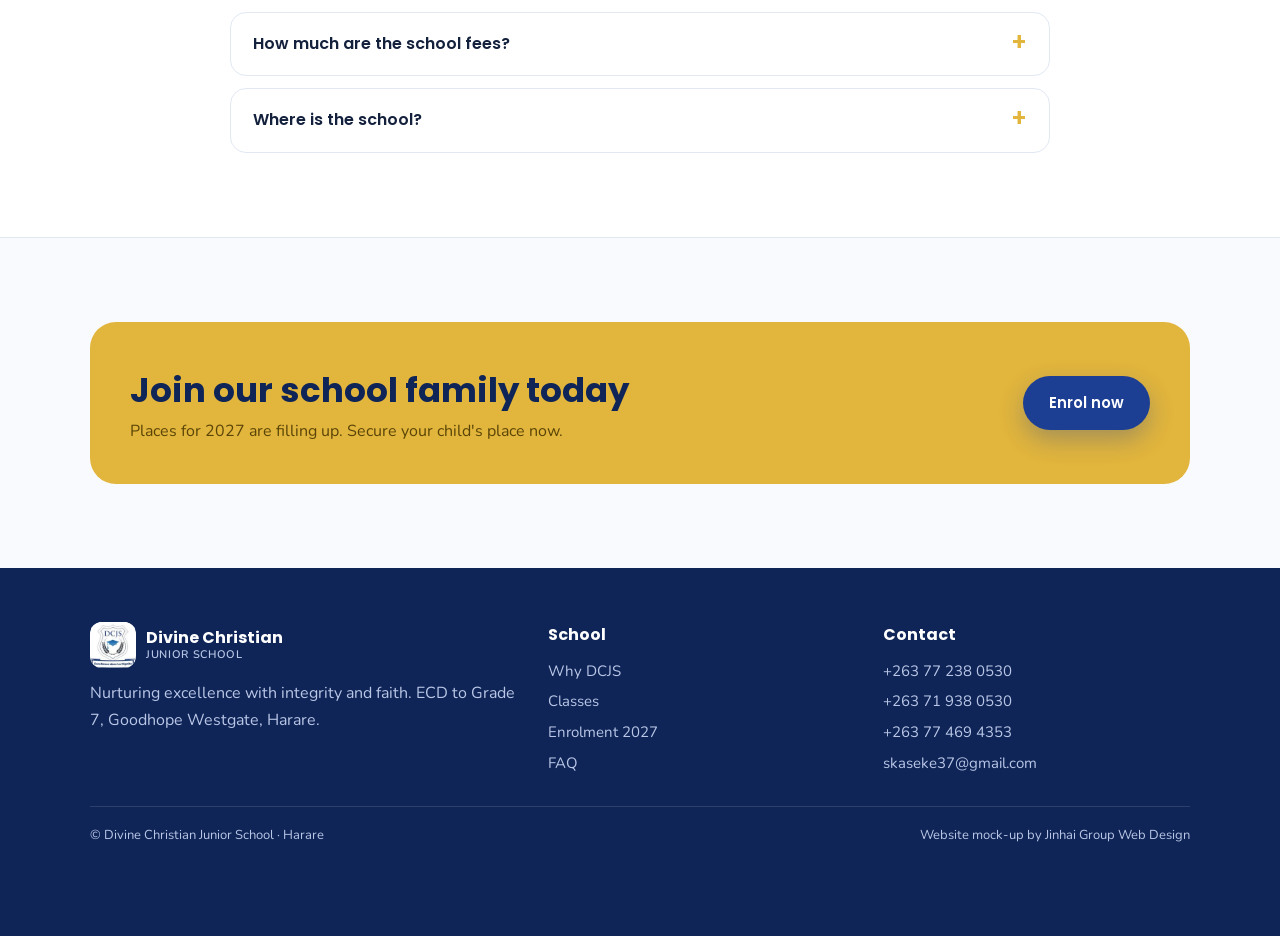
==== commit f70eddad: "Add files via upload" ====
--- a/divine-christian/index.html
+++ b/divine-christian/index.html
@@ -34,7 +34,11 @@
 .cta{display:flex;gap:12px;flex-wrap:wrap;margin-top:26px}
 .motto{margin-top:22px;font-family:Poppins;font-style:italic;color:#bcd0f5}
 .crest{position:relative;height:380px;display:grid;place-items:center}
-.crest .shield{width:230px;animation:bob 6s ease-in-out infinite;filter:drop-shadow(0 30px 40px rgba(0,0,0,.35))}
+.crest .photo{position:relative;width:100%;margin:0;animation:bob 7s ease-in-out infinite}
+.crest .photo>img:first-child{width:100%;height:auto;display:block;border-radius:24px;border:5px solid rgba(255,255,255,.9);box-shadow:0 30px 60px rgba(0,0,0,.4)}
+.crest .badge{position:absolute;left:-18px;bottom:-26px;width:92px;height:auto;border-radius:20px;background:#fff;padding:6px;box-shadow:0 14px 30px rgba(0,0,0,.3)}
+.logo img{width:46px;height:46px;border-radius:12px;object-fit:contain;background:#fff;flex-shrink:0}
+.w .ic.y{background:var(--gold-l)}.w .ic.b{background:var(--sky-l)}.w .ic.g{background:#E5F7EE}
 @keyframes bob{50%{transform:translateY(-12px)}}
 .fl{position:absolute;background:#fff;color:var(--navy);border-radius:16px;padding:10px 16px;font:600 14px Poppins;box-shadow:0 16px 34px rgba(0,0,0,.25);animation:bob 5s ease-in-out infinite;white-space:nowrap}
 .fl1{top:8%;left:0}.fl2{top:42%;right:0;animation-delay:-1.6s}.fl3{bottom:6%;left:8%;animation-delay:-3.2s}
@@ -58,10 +62,10 @@
 .steps{display:grid;grid-template-columns:repeat(4,1fr);gap:16px;counter-reset:s}
 .step{background:#fff;border:1px solid var(--line);border-radius:18px;padding:24px}.step::before{counter-increment:s;content:counter(s);display:grid;place-items:center;width:42px;height:42px;border-radius:50%;background:var(--gold);color:var(--navy);font:700 18px Poppins;margin-bottom:12px}
 .step h4{margin-bottom:4px}.step p{color:var(--muted);font-size:15px}
-.gal{display:grid;grid-template-columns:repeat(4,1fr);grid-auto-rows:170px;gap:12px}
+.gal{display:grid;grid-template-columns:2fr 1fr;grid-auto-rows:220px;gap:12px}.g img{position:absolute;inset:0;width:100%;height:100%;object-fit:cover;object-position:center 30%}
 .g{border-radius:18px;position:relative;overflow:hidden;transition:transform .4s;display:grid;place-items:center;font-size:54px}.g:hover{transform:scale(1.03)}
 .g span{position:absolute;left:12px;bottom:12px;background:rgba(15,37,87,.55);backdrop-filter:blur(6px);color:#fff;padding:4px 12px;border-radius:999px;font:600 13px Nunito}
-.g1{grid-column:span 2;grid-row:span 2;background:linear-gradient(135deg,#4FA3E3,#1C3F94)}.g2{background:linear-gradient(135deg,#FFE7A3,#E2B53C)}.g3{background:linear-gradient(135deg,#B8E6CF,#2E9E6A)}.g4{grid-column:span 2;background:linear-gradient(135deg,#1C3F94,#0F2557)}
+.g1{grid-row:span 2}.g{background:var(--sky-l)}
 .gnote{text-align:center;color:var(--muted);font-size:14px;margin-top:12px}
 .enrol{display:grid;grid-template-columns:1fr 1.1fr;gap:26px;align-items:start}
 .info{display:grid;gap:12px}
@@ -86,14 +90,14 @@
 @media(max-width:1100px) and (min-width:861px){.menu a{padding:8px 8px;font-size:14px}}
 @media(max-width:980px){.hero .wrap,.enrol,.levels{grid-template-columns:1fr}.why{grid-template-columns:1fr}.strip,.steps{grid-template-columns:1fr 1fr}.crest{height:320px}.fgrid{grid-template-columns:1fr}}
 @media(max-width:860px){.burger{display:block}.menu{position:absolute;top:100%;left:0;right:0;flex-direction:column;align-items:stretch;background:#fff;padding:12px 20px 22px;box-shadow:0 20px 30px rgba(15,37,87,.12);transform:translateY(-10px);opacity:0;visibility:hidden;transition:transform .3s,opacity .3s,visibility .3s}.menu.open{transform:none;opacity:1;visibility:visible}.menu a{padding:13px 6px;border-bottom:1px solid var(--line)}.menu a::after{display:none}.menu .btn{margin:12px 0 0}}
-@media(max-width:600px){.gal{grid-template-columns:1fr 1fr}.f2{grid-template-columns:1fr}.steps{grid-template-columns:1fr}.band{padding:26px}.fl{font-size:12px;padding:8px 12px}.crest .shield{width:180px}}
+@media(max-width:600px){.gal{grid-template-columns:1fr;grid-auto-rows:230px}.g1{grid-row:auto}.crest .badge{width:70px;left:-6px}.f2{grid-template-columns:1fr}.steps{grid-template-columns:1fr}.band{padding:26px}.fl{font-size:12px;padding:8px 12px}.crest .shield{width:180px}}
 @media(prefers-reduced-motion:reduce){*{animation:none!important;transition:none!important}.rv{opacity:1;transform:none}}
 </style>
 </head>
 <body>
 <div class="demo">Website mock-up proposed by <b>Jinhai Group Web Design</b> for Divine Christian Junior School · <a href="https://wa.me/263782252140?text=Hello%20Jinhai%20Group%2C%20I%20saw%20the%20Divine%20Christian%20Junior%20School%20website%20mock-up" target="_blank" rel="noopener">Contact us</a></div>
 <header id="hd"><div class="wrap nav">
-  <a class="logo" href="#top" aria-label="Divine Christian Junior School, home"><svg viewBox="0 0 64 64"><path d="M32 4l24 8v18c0 15-10 25-24 30C18 55 8 45 8 30V12z" fill="#1C3F94" stroke="#E2B53C" stroke-width="3"/><path d="M20 30l12-6 12 6-12 6z" fill="#E2B53C"/><path d="M25 33v6c4 3 10 3 14 0v-6" fill="none" stroke="#fff" stroke-width="2.4"/></svg><span>Divine Christian<small>Junior School · Westgate</small></span></a>
+  <a class="logo" href="#top" aria-label="Divine Christian Junior School, home"><img src="logo.jpg" alt="DCJS crest" width="46" height="46"><span>Divine Christian<small>Junior School · Westgate</small></span></a>
   <nav class="menu" id="menu"><a href="#why">Why DCJS</a><a href="#classes">Classes</a><a href="#gallery">School life</a><a href="#faq">FAQ</a><a href="#contact">Contact</a><a class="btn btn-blue" href="#enrol">Enrol for 2027</a></nav>
   <button class="burger" id="burger" aria-label="Open menu" aria-expanded="false">☰</button>
 </div></header>
@@ -106,8 +110,8 @@
     <div class="cta rv"><a class="btn btn-gold" href="#enrol">Enrol now for 2027</a><a class="btn btn-line" href="#classes">See our classes</a></div>
     <p class="motto rv">« Excellence dans la Dignité »</p>
   </div>
-  <div class="crest" aria-hidden="true">
-    <svg class="shield" viewBox="0 0 200 230"><defs><linearGradient id="gb" x1="0" y1="0" x2="1" y2="1"><stop offset="0" stop-color="#2B57C6"/><stop offset="1" stop-color="#0F2557"/></linearGradient></defs><path d="M100 6l84 26v62c0 58-37 98-84 126C53 192 16 152 16 94V32z" fill="url(#gb)" stroke="#E2B53C" stroke-width="7"/><text x="100" y="92" font-family="Poppins,Arial" font-weight="800" font-size="40" fill="#fff" text-anchor="middle">DCJS</text><path d="M64 120l36-18 36 18-36 18z" fill="#E2B53C"/><path d="M78 128v18c12 9 32 9 44 0v-18" fill="none" stroke="#fff" stroke-width="5"/><path d="M50 170c20 14 80 14 100 0" fill="none" stroke="#E2B53C" stroke-width="5" stroke-linecap="round"/></svg>
+  <div class="crest">
+    <figure class="photo"><img src="school.jpg" alt="Divine Christian Junior School pupils in uniform in front of the school" width="702" height="469"><img class="badge" src="logo.jpg" alt="DCJS crest" width="124" height="128"></figure>
     <div class="fl fl1"><span>✦</span> Quality Education</div>
     <div class="fl fl2"><span>✝</span> Christian Values</div>
     <div class="fl fl3"><span>⚽</span> Sports & Extracurriculars</div>
@@ -127,13 +131,16 @@
     <div class="w rv"><div class="ic">📚</div><h3>Quality Education</h3><p>Solid foundations in reading, writing, mathematics and science, with teachers who follow each child's progress.</p></div>
     <div class="w rv"><div class="ic">✝️</div><h3>Christian Values</h3><p>Faith, respect, honesty and kindness are part of daily school life, guided by our motto « Excellence dans la Dignité ».</p></div>
     <div class="w rv"><div class="ic">⚽</div><h3>Sports & Extracurriculars</h3><p>Sport, games and activities that build confidence, teamwork and healthy habits.</p></div>
+    <div class="w rv"><div class="ic b">👩‍🏫</div><h3>Qualified, Passionate Teachers</h3><p>Dedicated teachers who know every child by name and help them grow with confidence.</p></div>
+    <div class="w rv"><div class="ic y">🛡️</div><h3>Safe, Supportive Environment</h3><p>A caring and secure school where children feel at home and ready to learn.</p></div>
+    <div class="w rv"><div class="ic g">👥</div><h3>Small Classes</h3><p>Small groups and a well-rounded curriculum, so each pupil gets the attention they need.</p></div>
   </div>
 </div></section>
 
 <section class="s alt" id="classes"><div class="wrap">
   <div class="sh rv"><span class="tag">Our classes</span><h2>From the first steps to Grade 7</h2><p>One school for every stage of your child's junior education.</p></div>
   <div class="levels">
-    <div class="lv ecd rv"><h3>Early Childhood (ECD)</h3><p>A caring, playful start where children learn through songs, games, colours, letters and numbers.</p><div class="grades"><span>ECD A</span><span style="animation-delay:.1s">ECD B</span></div></div>
+    <div class="lv ecd rv"><h3>Early Childhood (ECD · ages 3–5)</h3><p>A caring, playful start where children learn through songs, games, colours, letters and numbers.</p><div class="grades"><span>ECD A</span><span style="animation-delay:.1s">ECD B</span></div></div>
     <div class="lv pri rv"><h3>Primary (Grade 1 – 7)</h3><p>A complete junior school programme that prepares pupils with confidence for Grade 7 and beyond.</p><div class="grades"><span>Grade 1</span><span style="animation-delay:.06s">Grade 2</span><span style="animation-delay:.12s">Grade 3</span><span style="animation-delay:.18s">Grade 4</span><span style="animation-delay:.24s">Grade 5</span><span style="animation-delay:.3s">Grade 6</span><span style="animation-delay:.36s">Grade 7</span></div></div>
   </div>
 </div></section>
@@ -151,9 +158,10 @@
 <section class="s alt" id="gallery"><div class="wrap">
   <div class="sh rv"><span class="tag">School life</span><h2>Learning, faith and fun</h2></div>
   <div class="gal">
-    <div class="g g1 rv">🎒<span>Our pupils</span></div><div class="g g2 rv">📖<span>Classrooms</span></div><div class="g g3 rv">⚽<span>Sports</span></div><div class="g g4 rv">🙏<span>Assembly & devotion</span></div>
-  </div>
-  <p class="gnote rv">In the final website, these tiles show the school's own photos.</p>
+    <div class="g g1 rv"><img src="school.jpg" alt="Pupils in front of Divine Christian Junior School" loading="lazy"><span>Our school</span></div>
+    <div class="g g2 rv"><img src="pupils2.jpg" alt="DCJS pupils in school blazers" loading="lazy"><span>Our pupils</span></div>
+    <div class="g g3 rv"><img src="pupils.jpg" alt="DCJS pupils in winter and summer uniform" loading="lazy"><span>School uniform</span></div>
+  </div>
 </div></section>
 
 <section class="s" id="enrol"><div class="wrap enrol">
@@ -194,7 +202,7 @@
 
 <footer><div class="wrap">
   <div class="fgrid">
-    <div><a class="logo" href="#top"><svg viewBox="0 0 64 64" style="width:40px;height:40px"><path d="M32 4l24 8v18c0 15-10 25-24 30C18 55 8 45 8 30V12z" fill="#1C3F94" stroke="#E2B53C" stroke-width="3"/><path d="M20 30l12-6 12 6-12 6z" fill="#E2B53C"/></svg><span>Divine Christian<small>Junior School</small></span></a><p>Nurturing excellence with integrity and faith. ECD to Grade 7, Goodhope Westgate, Harare.</p></div>
+    <div><a class="logo" href="#top"><img src="logo.jpg" alt="DCJS crest" width="46" height="46"><span>Divine Christian<small>Junior School</small></span></a><p>Nurturing excellence with integrity and faith. ECD to Grade 7, Goodhope Westgate, Harare.</p></div>
     <div><h4>School</h4><ul><li><a href="#why">Why DCJS</a></li><li><a href="#classes">Classes</a></li><li><a href="#enrol">Enrolment 2027</a></li><li><a href="#faq">FAQ</a></li></ul></div>
     <div><h4>Contact</h4><ul><li>+263 77 238 0530</li><li>+263 71 938 0530</li><li>+263 77 469 4353</li><li style="word-break:break-all">skaseke37@gmail.com</li></ul></div>
   </div>
